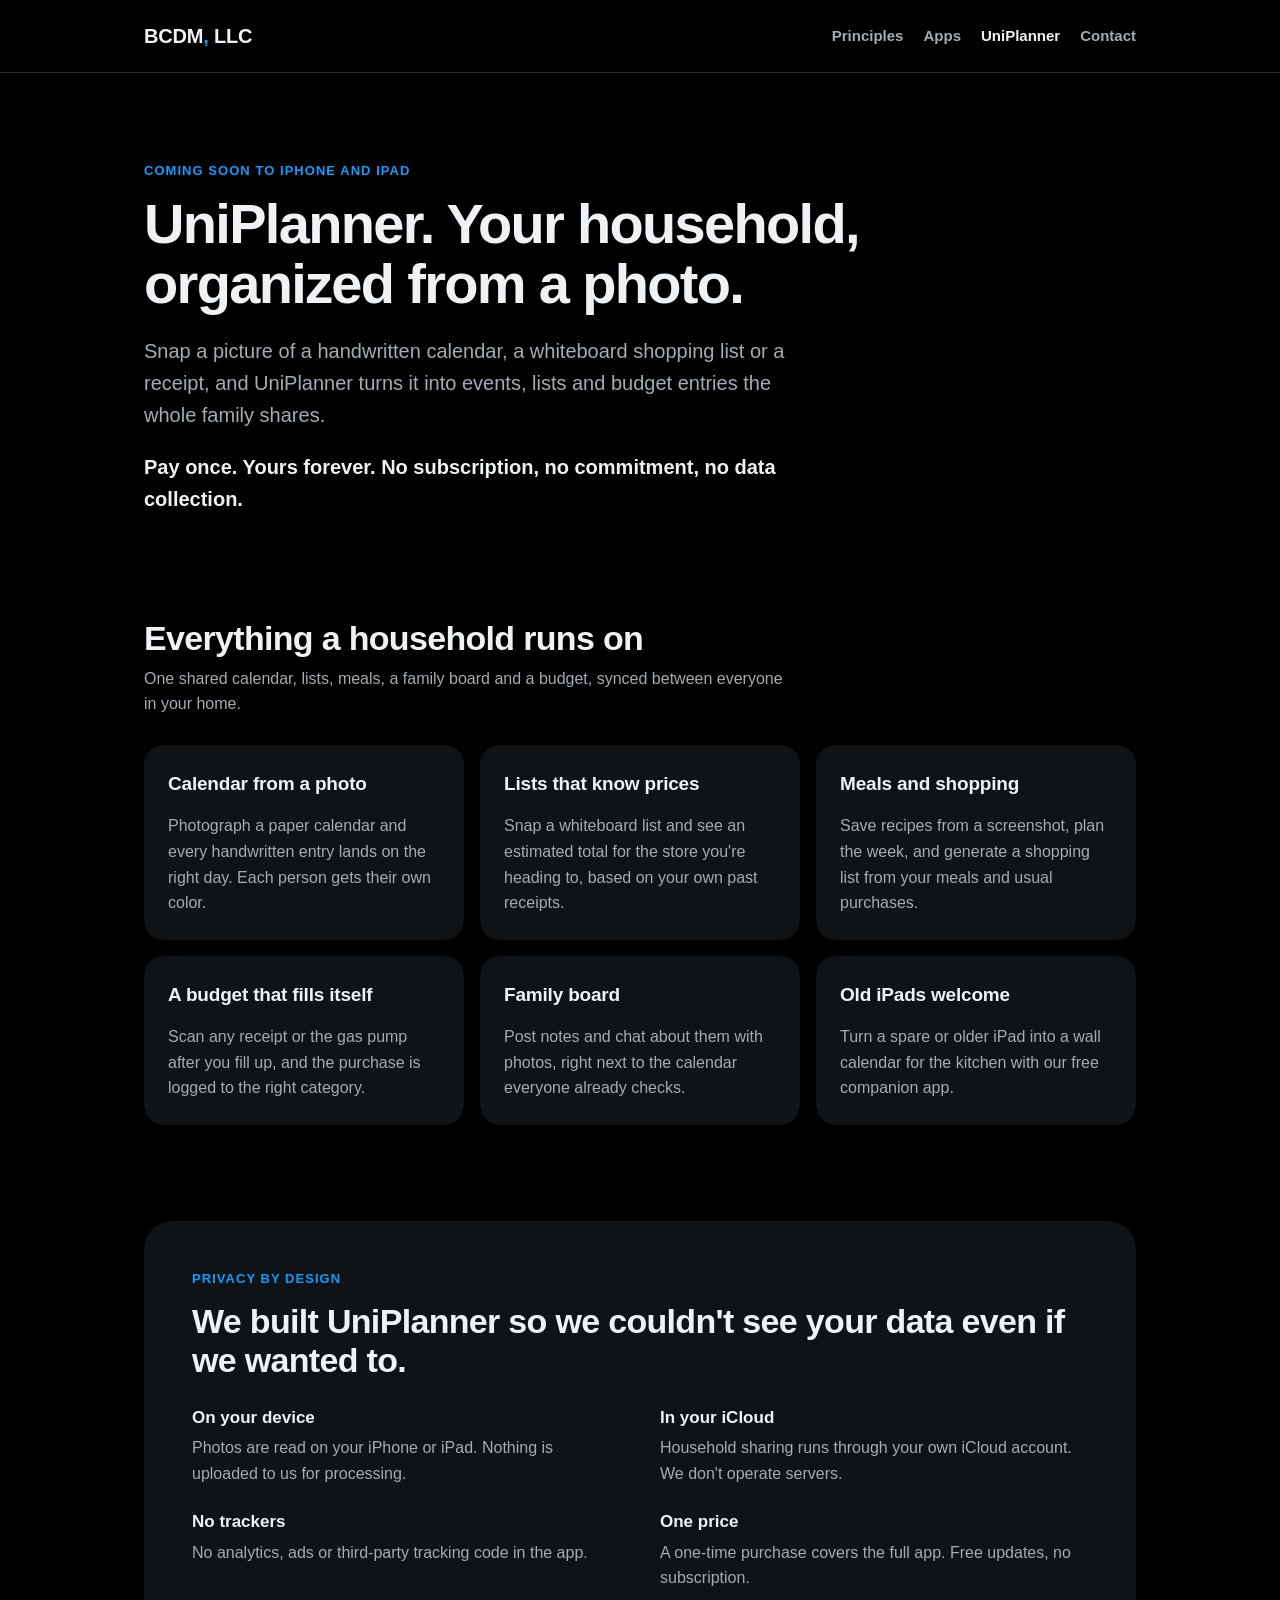
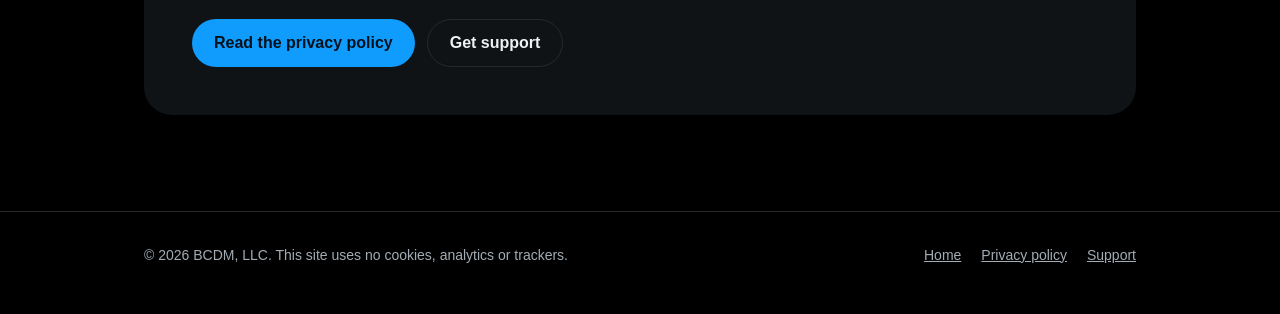
==== uniplanner.html @ ffd61e01 "Launch the BCDM, LLC website App-focused company site with the UniPlanner page, privacy policy and s" ====
<!doctype html>
<html lang="en">
<head>
<meta charset="utf-8">
<meta name="viewport" content="width=device-width, initial-scale=1">
<title>UniPlanner by BCDM, LLC</title>
<meta name="description" content="UniPlanner is a household planner for iPhone and iPad. One-time purchase, no subscription, no data collection.">
<link rel="icon" type="image/png" sizes="32x32" href="images/favicon-32.png">
<link rel="apple-touch-icon" href="images/apple-touch-icon.png">
<link rel="stylesheet" href="style.css">
</head>
<body>
<header class="site-header">
  <div class="wrap">
    <a class="brand" href="index.html">BCDM<span>,</span> LLC</a>
    <nav class="nav" aria-label="Main">
      <a href="index.html#principles">Principles</a>
      <a href="index.html#apps">Apps</a>
      <a href="uniplanner.html" aria-current="page">UniPlanner</a>
      <a href="index.html#contact">Contact</a>
    </nav>
  </div>
</header>

<main>
  <section class="hero">
    <div class="wrap">
      <p class="eyebrow">Coming soon to iPhone and iPad</p>
      <h1>UniPlanner. Your household, organized from a photo.</h1>
      <p class="lead">Snap a picture of a handwritten calendar, a whiteboard shopping list or a receipt, and UniPlanner turns it into events, lists and budget entries the whole family shares.</p>
      <p class="lead" style="color: var(--text); font-weight: 700">Pay once. Yours forever. No subscription, no commitment, no data collection.</p>
    </div>
  </section>

  <section>
    <div class="wrap">
      <h2>Everything a household runs on</h2>
      <p class="section-intro">One shared calendar, lists, meals, a family board and a budget, synced between everyone in your home.</p>
      <div class="grid">
        <article class="card">
          <h3>Calendar from a photo</h3>
          <p>Photograph a paper calendar and every handwritten entry lands on the right day. Each person gets their own color.</p>
        </article>
        <article class="card">
          <h3>Lists that know prices</h3>
          <p>Snap a whiteboard list and see an estimated total for the store you're heading to, based on your own past receipts.</p>
        </article>
        <article class="card">
          <h3>Meals and shopping</h3>
          <p>Save recipes from a screenshot, plan the week, and generate a shopping list from your meals and usual purchases.</p>
        </article>
        <article class="card">
          <h3>A budget that fills itself</h3>
          <p>Scan any receipt or the gas pump after you fill up, and the purchase is logged to the right category.</p>
        </article>
        <article class="card">
          <h3>Family board</h3>
          <p>Post notes and chat about them with photos, right next to the calendar everyone already checks.</p>
        </article>
        <article class="card">
          <h3>Old iPads welcome</h3>
          <p>Turn a spare or older iPad into a wall calendar for the kitchen with our free companion app.</p>
        </article>
      </div>
    </div>
  </section>

  <section>
    <div class="wrap">
      <div class="principles">
        <p class="eyebrow">Privacy by design</p>
        <h2>We built UniPlanner so we couldn't see your data even if we wanted to.</h2>
        <ul>
          <li><strong>On your device</strong><span>Photos are read on your iPhone or iPad. Nothing is uploaded to us for processing.</span></li>
          <li><strong>In your iCloud</strong><span>Household sharing runs through your own iCloud account. We don't operate servers.</span></li>
          <li><strong>No trackers</strong><span>No analytics, ads or third-party tracking code in the app.</span></li>
          <li><strong>One price</strong><span>A one-time purchase covers the full app. Free updates, no subscription.</span></li>
        </ul>
        <div class="actions">
          <a class="button" href="privacy.html">Read the privacy policy</a>
          <a class="button secondary" href="support.html">Get support</a>
        </div>
      </div>
    </div>
  </section>
</main>

<footer class="site-footer">
  <div class="wrap">
    <span>© 2026 BCDM, LLC. This site uses no cookies, analytics or trackers.</span>
    <nav aria-label="Footer">
      <a href="index.html">Home</a>
      <a href="privacy.html">Privacy policy</a>
      <a href="support.html">Support</a>
    </nav>
  </div>
</footer>
</body>
</html>
---- style.css ----
/* BCDM, LLC site. No web fonts, scripts, cookies or third-party requests. */
:root {
  --ground: #000000;
  --surface: #101315;
  --raised: #1A1E21;
  --line: #24292D;
  --text: #EEF2F5;
  --text2: #A2ACB4;
  --accent: #109CFD;
  --accent-soft: #6CC4FF;
  --accent-tint: rgba(16, 156, 253, 0.16);
  --on-accent: #03111D;
  --radius: 20px;
  --max: 1040px;
  font-family: -apple-system, BlinkMacSystemFont, "SF Pro Text", "Segoe UI", Roboto, "Helvetica Neue", Arial, sans-serif;
}

* { box-sizing: border-box; }

body {
  margin: 0;
  background: var(--ground);
  color: var(--text);
  line-height: 1.6;
  -webkit-font-smoothing: antialiased;
}

a { color: var(--accent); }
a:hover { color: var(--accent-soft); }

.wrap {
  max-width: var(--max);
  margin: 0 auto;
  padding: 0 24px;
}

/* Header */
.site-header {
  border-bottom: 1px solid var(--line);
}
.site-header .wrap {
  display: flex;
  align-items: center;
  justify-content: space-between;
  flex-wrap: wrap;
  gap: 12px;
  min-height: 72px;
}
.brand {
  font-weight: 800;
  font-size: 20px;
  letter-spacing: -0.01em;
  color: var(--text);
  text-decoration: none;
}
.brand span { color: var(--accent); }
.hero-logo {
  display: block;
  width: min(100%, 620px);
  height: auto;
  margin: 0 0 40px -14px;
}
.nav {
  display: flex;
  flex-wrap: wrap;
  gap: 4px 20px;
}
.nav a {
  color: var(--text2);
  text-decoration: none;
  font-weight: 600;
  font-size: 15px;
  padding: 10px 0;
}
.nav a:hover, .nav a[aria-current="page"] { color: var(--text); }

/* Hero */
.hero { padding: 88px 0 56px; }
.eyebrow {
  margin: 0 0 12px;
  font-size: 13px;
  font-weight: 700;
  letter-spacing: 0.08em;
  text-transform: uppercase;
  color: var(--accent);
}
h1 {
  margin: 0;
  font-size: clamp(34px, 6vw, 56px);
  line-height: 1.08;
  letter-spacing: -0.03em;
  font-weight: 800;
  max-width: 820px;
}
.lead {
  margin: 20px 0 0;
  font-size: clamp(17px, 2.2vw, 20px);
  color: var(--text2);
  max-width: 680px;
}

h2 {
  margin: 0 0 8px;
  font-size: clamp(26px, 4vw, 34px);
  letter-spacing: -0.02em;
  line-height: 1.15;
}
h3 {
  margin: 0 0 6px;
  font-size: 19px;
  letter-spacing: -0.01em;
}
section { padding: 48px 0; }
.section-intro { color: var(--text2); max-width: 640px; margin: 0 0 28px; }

/* Cards */
.grid {
  display: grid;
  grid-template-columns: repeat(auto-fit, minmax(260px, 1fr));
  gap: 16px;
}
.card {
  background: var(--surface);
  border-radius: var(--radius);
  padding: 24px;
  display: flex;
  flex-direction: column;
  gap: 8px;
}
.card p { margin: 0; color: var(--text2); }
.card .more { margin-top: auto; padding-top: 8px; font-weight: 600; }
.tag {
  align-self: flex-start;
  font-size: 12px;
  font-weight: 700;
  padding: 4px 10px;
  border-radius: 999px;
  background: var(--raised);
  color: var(--text2);
}
.tag.accent { background: var(--accent-tint); color: var(--accent-soft); }

/* Principles band */
.principles {
  background: var(--surface);
  border-radius: 28px;
  padding: clamp(28px, 5vw, 48px);
}
.principles ul {
  list-style: none;
  margin: 24px 0 0;
  padding: 0;
  display: grid;
  grid-template-columns: repeat(auto-fit, minmax(min(100%, 340px), 1fr));
  gap: 22px 40px;
}
.principles li strong {
  display: block;
  font-size: 17px;
  margin-bottom: 4px;
}
.principles li span { color: var(--text2); }

/* Buttons */
.button {
  display: inline-flex;
  align-items: center;
  justify-content: center;
  min-height: 48px;
  padding: 0 22px;
  border-radius: 999px;
  background: var(--accent);
  color: var(--on-accent);
  font-weight: 700;
  text-decoration: none;
}
.button:hover { color: var(--on-accent); filter: brightness(1.08); }
.button.secondary {
  background: transparent;
  color: var(--text);
  border: 1px solid var(--line);
}
.actions { display: flex; flex-wrap: wrap; gap: 12px; margin-top: 28px; }

/* Long-form pages (privacy, support) */
.prose { max-width: 720px; padding: 64px 0 40px; }
.prose h1 { font-size: clamp(32px, 5vw, 44px); }
.prose h2 { font-size: 22px; margin-top: 40px; }
.prose p, .prose li { color: #D3DCD7; }
.prose .updated { color: var(--text2); font-size: 15px; }
.prose table { width: 100%; border-collapse: collapse; margin: 16px 0; font-size: 15px; }
.prose th, .prose td { text-align: left; padding: 12px; border-bottom: 1px solid var(--line); vertical-align: top; }
.prose th { color: var(--text2); font-weight: 600; }
.callout {
  background: var(--surface);
  border-radius: 16px;
  padding: 20px 22px;
  margin: 24px 0;
}
.callout p { margin: 0; color: var(--text); }

details {
  background: var(--surface);
  border-radius: 16px;
  padding: 16px 20px;
  margin: 10px 0;
}
summary { cursor: pointer; font-weight: 600; min-height: 28px; }
details p { margin: 12px 0 0; }

/* Footer */
.site-footer {
  border-top: 1px solid var(--line);
  margin-top: 48px;
  padding: 32px 0 48px;
  color: var(--text2);
  font-size: 14px;
}
.site-footer .wrap { display: flex; flex-wrap: wrap; gap: 12px 28px; justify-content: space-between; }
.site-footer nav { display: flex; flex-wrap: wrap; gap: 8px 20px; }
.site-footer a { color: var(--text2); }
.site-footer a:hover { color: var(--text); }
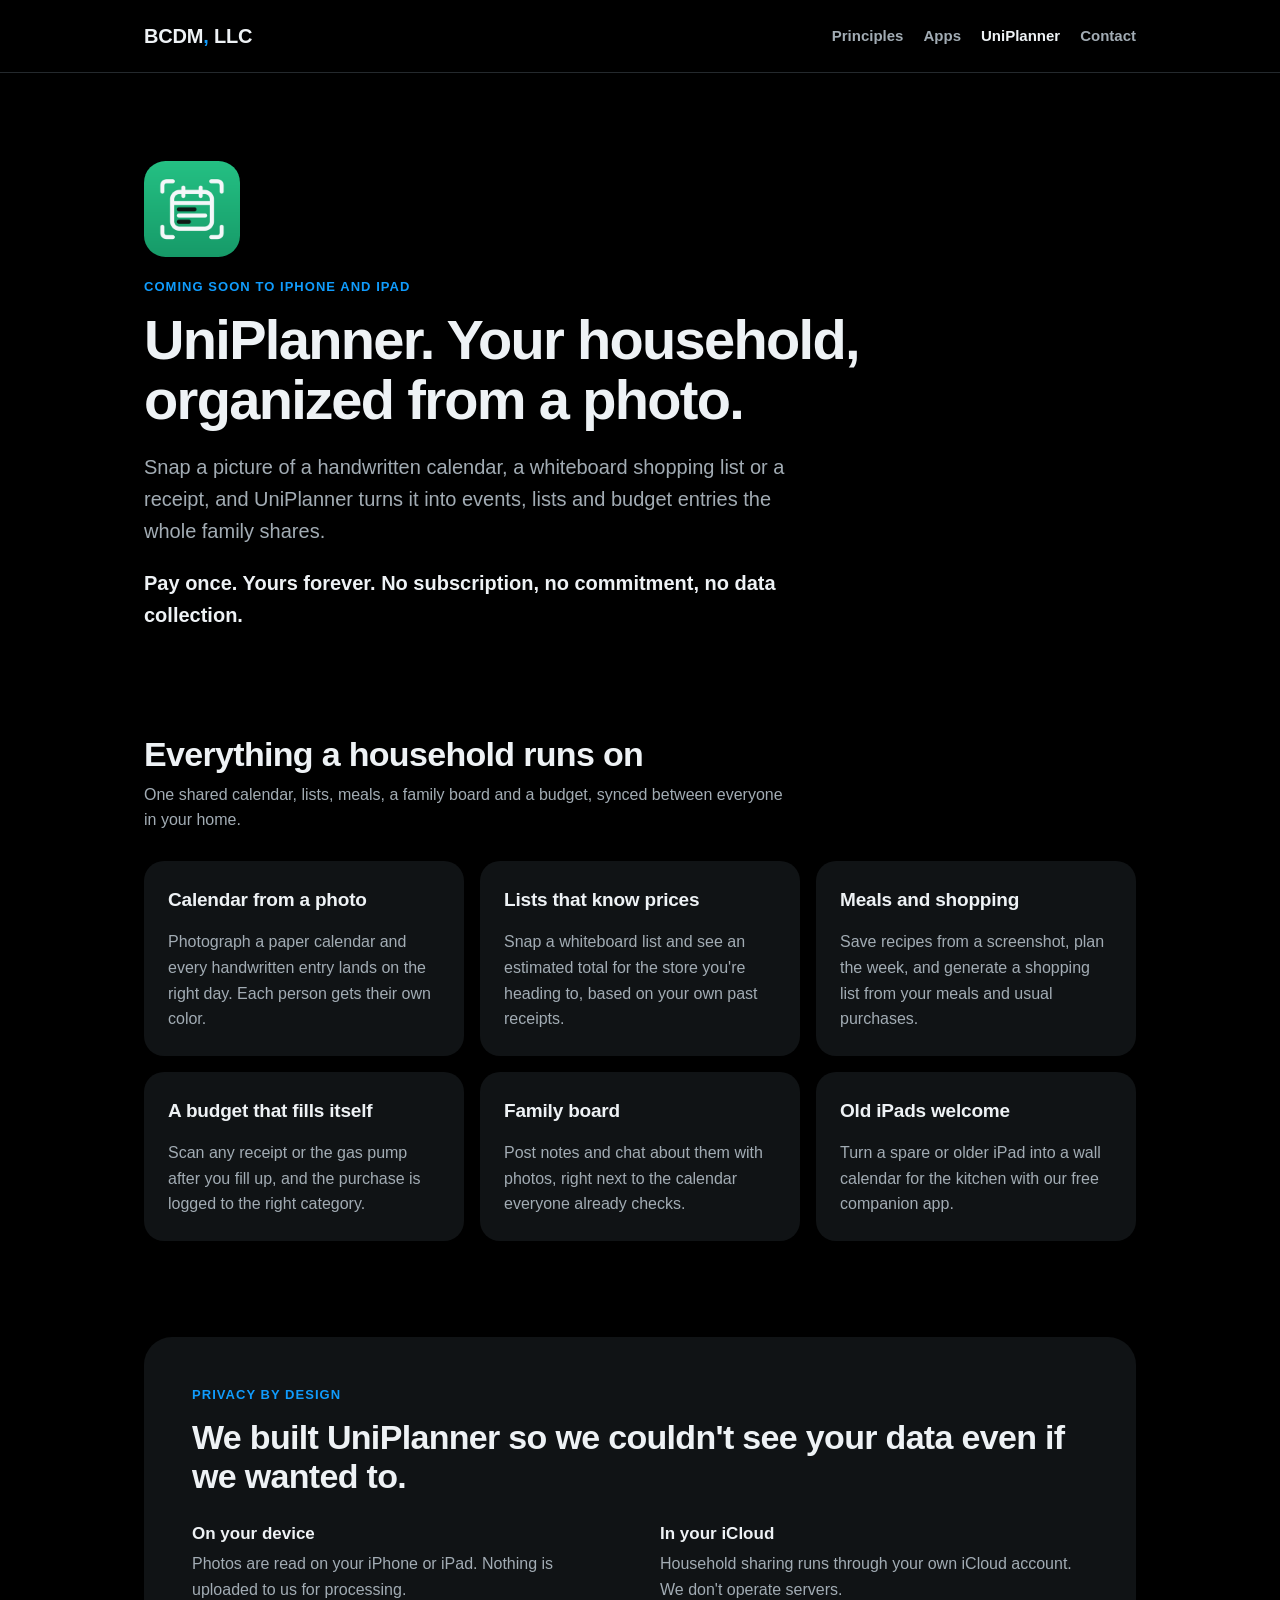
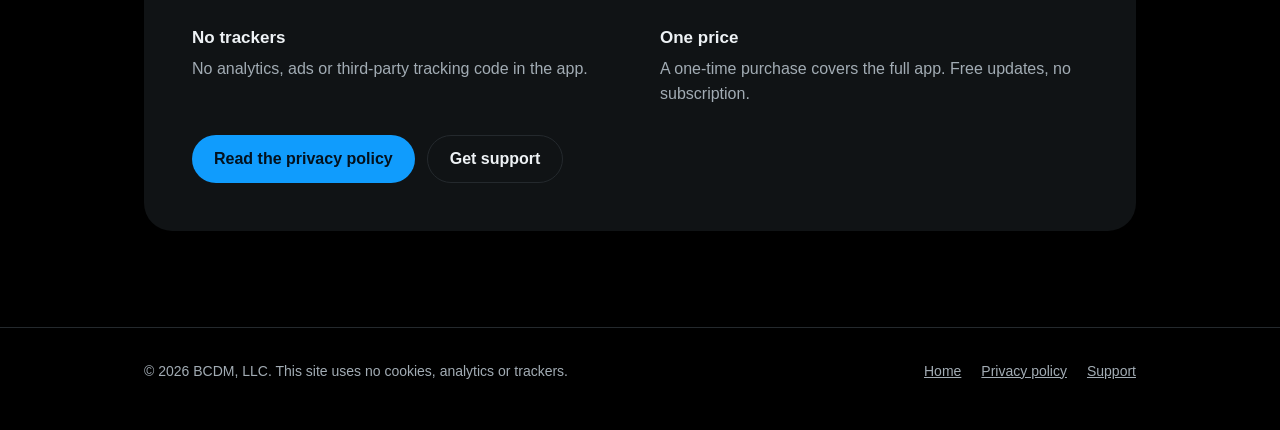
==== commit 79e6a1e0: "Add app icons, a UniTune card, and the full UniClick brand list Co-Authored-By: Claude Opus 5.5 <nor" ====
--- a/uniplanner.html
+++ b/uniplanner.html
@@ -25,6 +25,7 @@
 <main>
   <section class="hero">
     <div class="wrap">
+      <img class="app-icon hero-app-icon" src="images/apps/uniplanner.png" alt="UniPlanner app icon" width="96" height="96">
       <p class="eyebrow">Coming soon to iPhone and iPad</p>
       <h1>UniPlanner. Your household, organized from a photo.</h1>
       <p class="lead">Snap a picture of a handwritten calendar, a whiteboard shopping list or a receipt, and UniPlanner turns it into events, lists and budget entries the whole family shares.</p>
--- a/style.css
+++ b/style.css
@@ -128,6 +128,21 @@
   gap: 8px;
 }
 .card p { margin: 0; color: var(--text2); }
+.app-head {
+  display: flex;
+  align-items: center;
+  justify-content: space-between;
+  gap: 12px;
+  margin-bottom: 8px;
+}
+.app-head .tag { align-self: center; }
+.app-icon {
+  width: 64px;
+  height: 64px;
+  border-radius: 22.4%;
+  display: block;
+}
+.hero-app-icon { width: 96px; height: 96px; margin-bottom: 20px; }
 .card .more { margin-top: auto; padding-top: 8px; font-weight: 600; }
 .tag {
   align-self: flex-start;
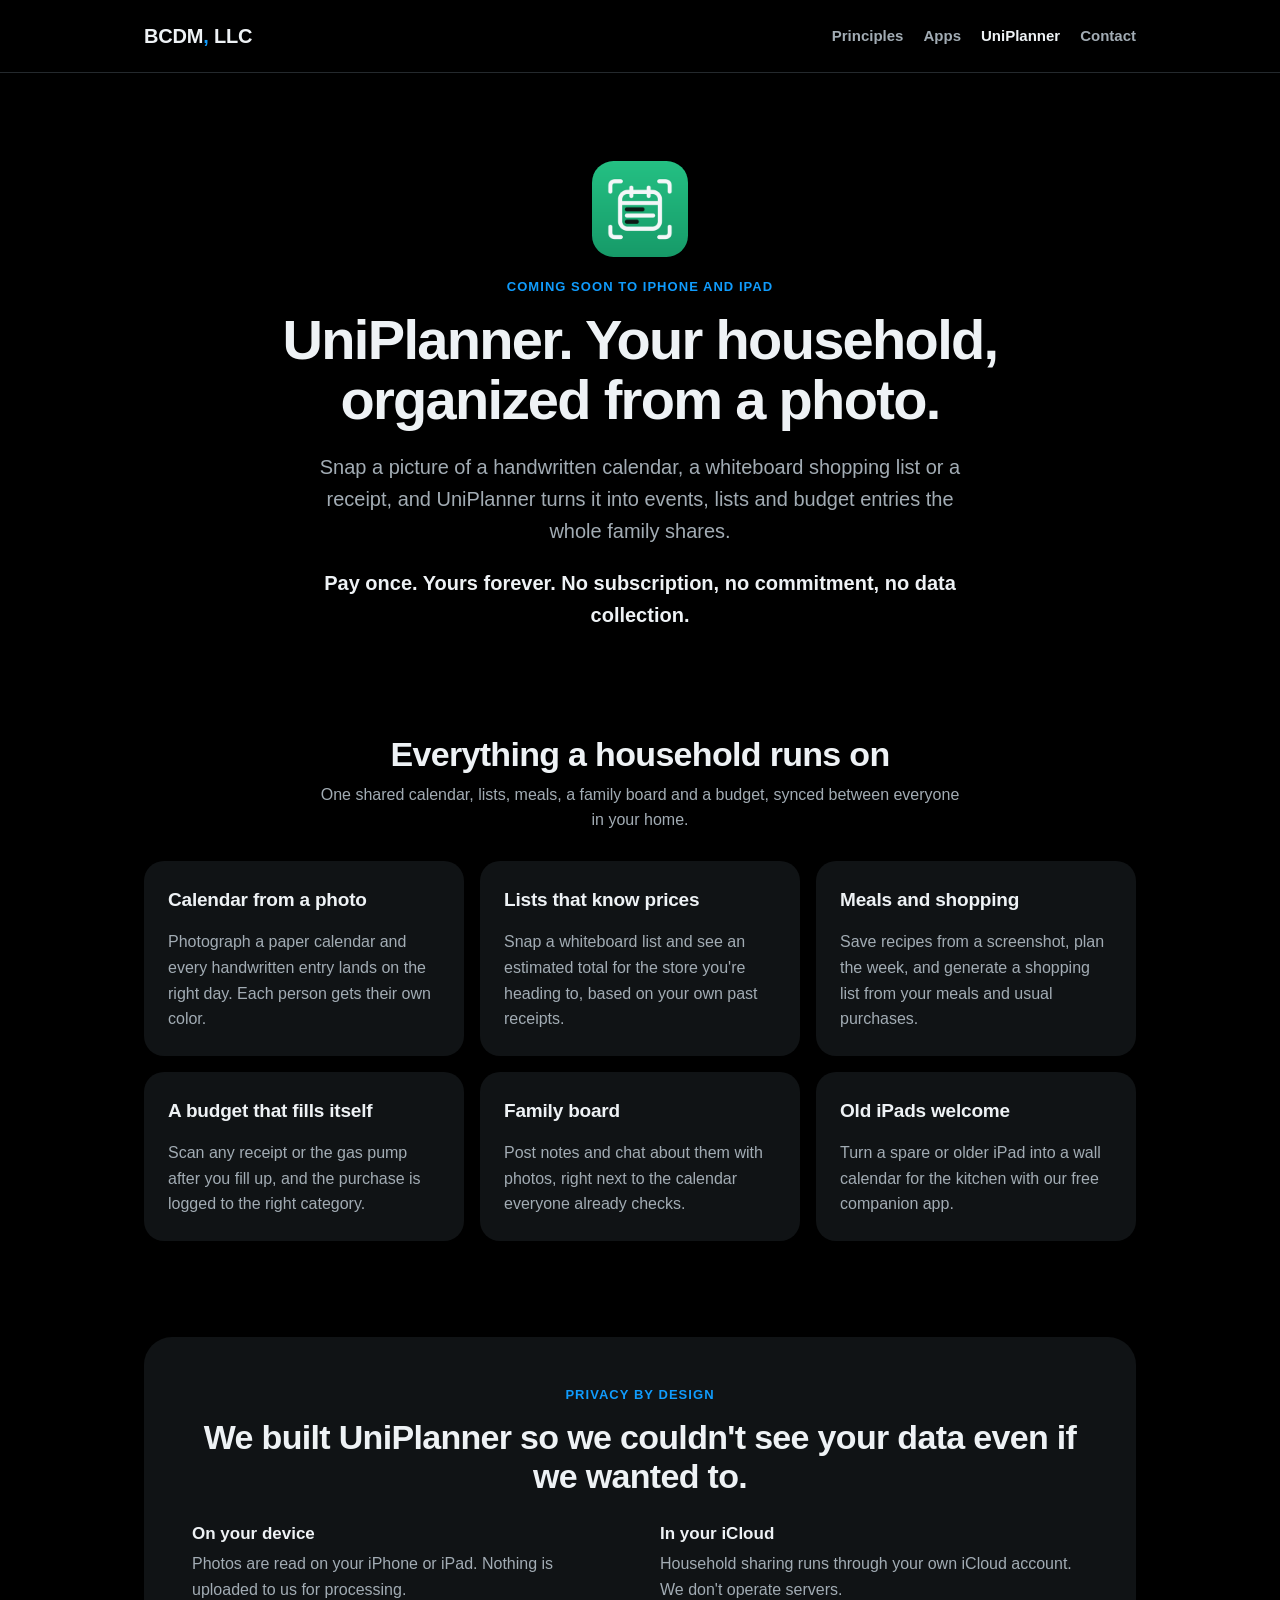
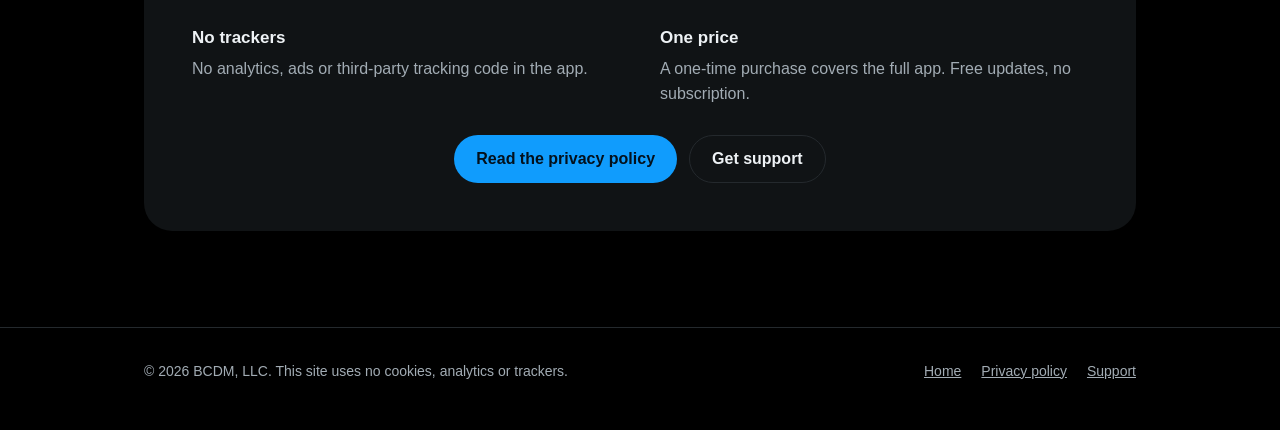
==== commit 450e2345: "Center the hero and section headings on desktop Co-Authored-By: Claude Opus 5.5 <noreply@anthropic.c" ====
--- a/uniplanner.html
+++ b/uniplanner.html
@@ -35,8 +35,10 @@
 
   <section>
     <div class="wrap">
-      <h2>Everything a household runs on</h2>
-      <p class="section-intro">One shared calendar, lists, meals, a family board and a budget, synced between everyone in your home.</p>
+      <div class="section-head">
+        <h2>Everything a household runs on</h2>
+        <p class="section-intro">One shared calendar, lists, meals, a family board and a budget, synced between everyone in your home.</p>
+      </div>
       <div class="grid">
         <article class="card">
           <h3>Calendar from a photo</h3>
@@ -69,15 +71,17 @@
   <section>
     <div class="wrap">
       <div class="principles">
-        <p class="eyebrow">Privacy by design</p>
-        <h2>We built UniPlanner so we couldn't see your data even if we wanted to.</h2>
+        <div class="section-head">
+          <p class="eyebrow">Privacy by design</p>
+          <h2>We built UniPlanner so we couldn't see your data even if we wanted to.</h2>
+        </div>
         <ul>
           <li><strong>On your device</strong><span>Photos are read on your iPhone or iPad. Nothing is uploaded to us for processing.</span></li>
           <li><strong>In your iCloud</strong><span>Household sharing runs through your own iCloud account. We don't operate servers.</span></li>
           <li><strong>No trackers</strong><span>No analytics, ads or third-party tracking code in the app.</span></li>
           <li><strong>One price</strong><span>A one-time purchase covers the full app. Free updates, no subscription.</span></li>
         </ul>
-        <div class="actions">
+        <div class="actions" style="justify-content: center">
           <a class="button" href="privacy.html">Read the privacy policy</a>
           <a class="button secondary" href="support.html">Get support</a>
         </div>
--- a/style.css
+++ b/style.css
@@ -58,7 +58,7 @@
   display: block;
   width: min(100%, 620px);
   height: auto;
-  margin: 0 0 40px -14px;
+  margin: 0 auto 40px;
 }
 .nav {
   display: flex;
@@ -75,7 +75,15 @@
 .nav a:hover, .nav a[aria-current="page"] { color: var(--text); }
 
 /* Hero */
-.hero { padding: 88px 0 56px; }
+.hero { padding: 88px 0 56px; text-align: center; }
+.hero h1, .hero .lead { margin-left: auto; margin-right: auto; }
+.hero .actions { justify-content: center; }
+.hero-app-icon { margin-left: auto; margin-right: auto; }
+
+/* Centered section headings; body text in cards stays left-aligned */
+.section-head { text-align: center; }
+.section-head .section-intro { margin-left: auto; margin-right: auto; }
+.center { text-align: center; }
 .eyebrow {
   margin: 0 0 12px;
   font-size: 13px;
@@ -198,7 +206,7 @@
 .actions { display: flex; flex-wrap: wrap; gap: 12px; margin-top: 28px; }
 
 /* Long-form pages (privacy, support) */
-.prose { max-width: 720px; padding: 64px 0 40px; }
+.prose { max-width: 720px; margin: 0 auto; padding: 64px 0 40px; }
 .prose h1 { font-size: clamp(32px, 5vw, 44px); }
 .prose h2 { font-size: 22px; margin-top: 40px; }
 .prose p, .prose li { color: #D3DCD7; }
